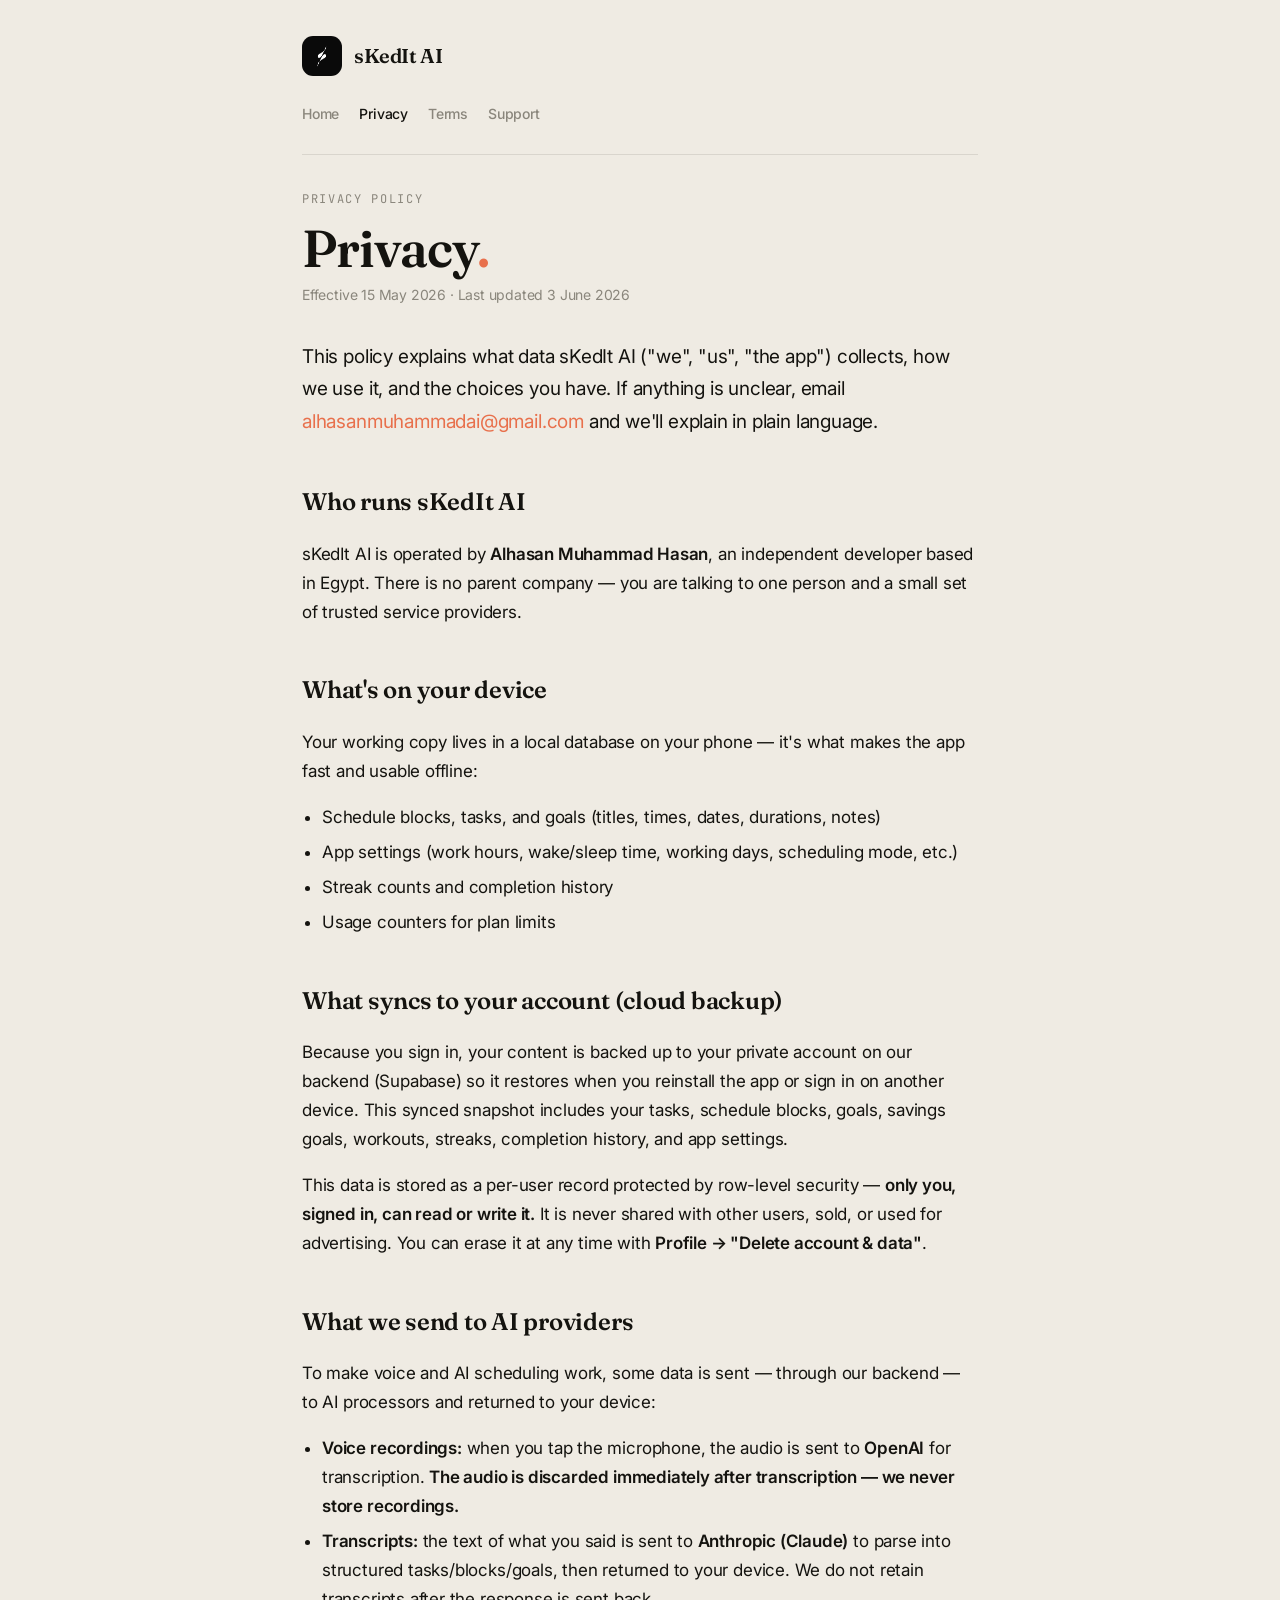
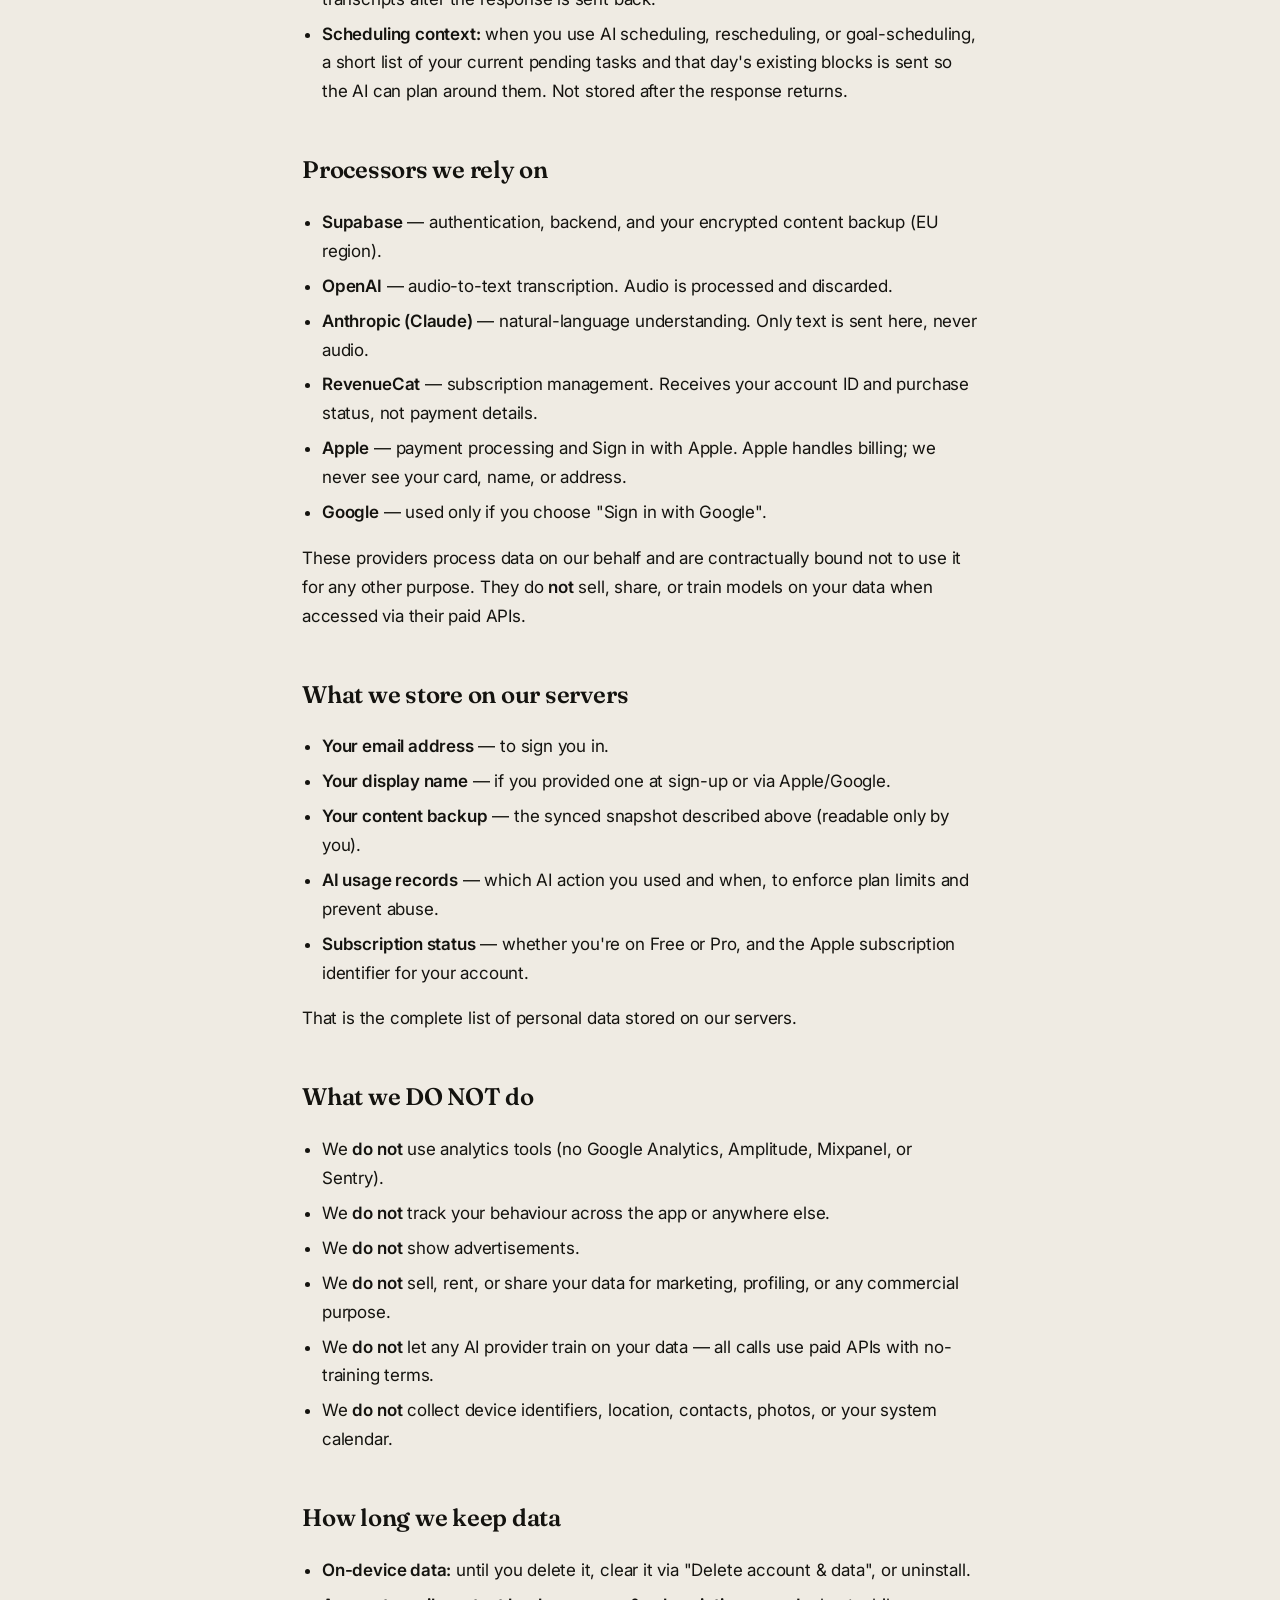
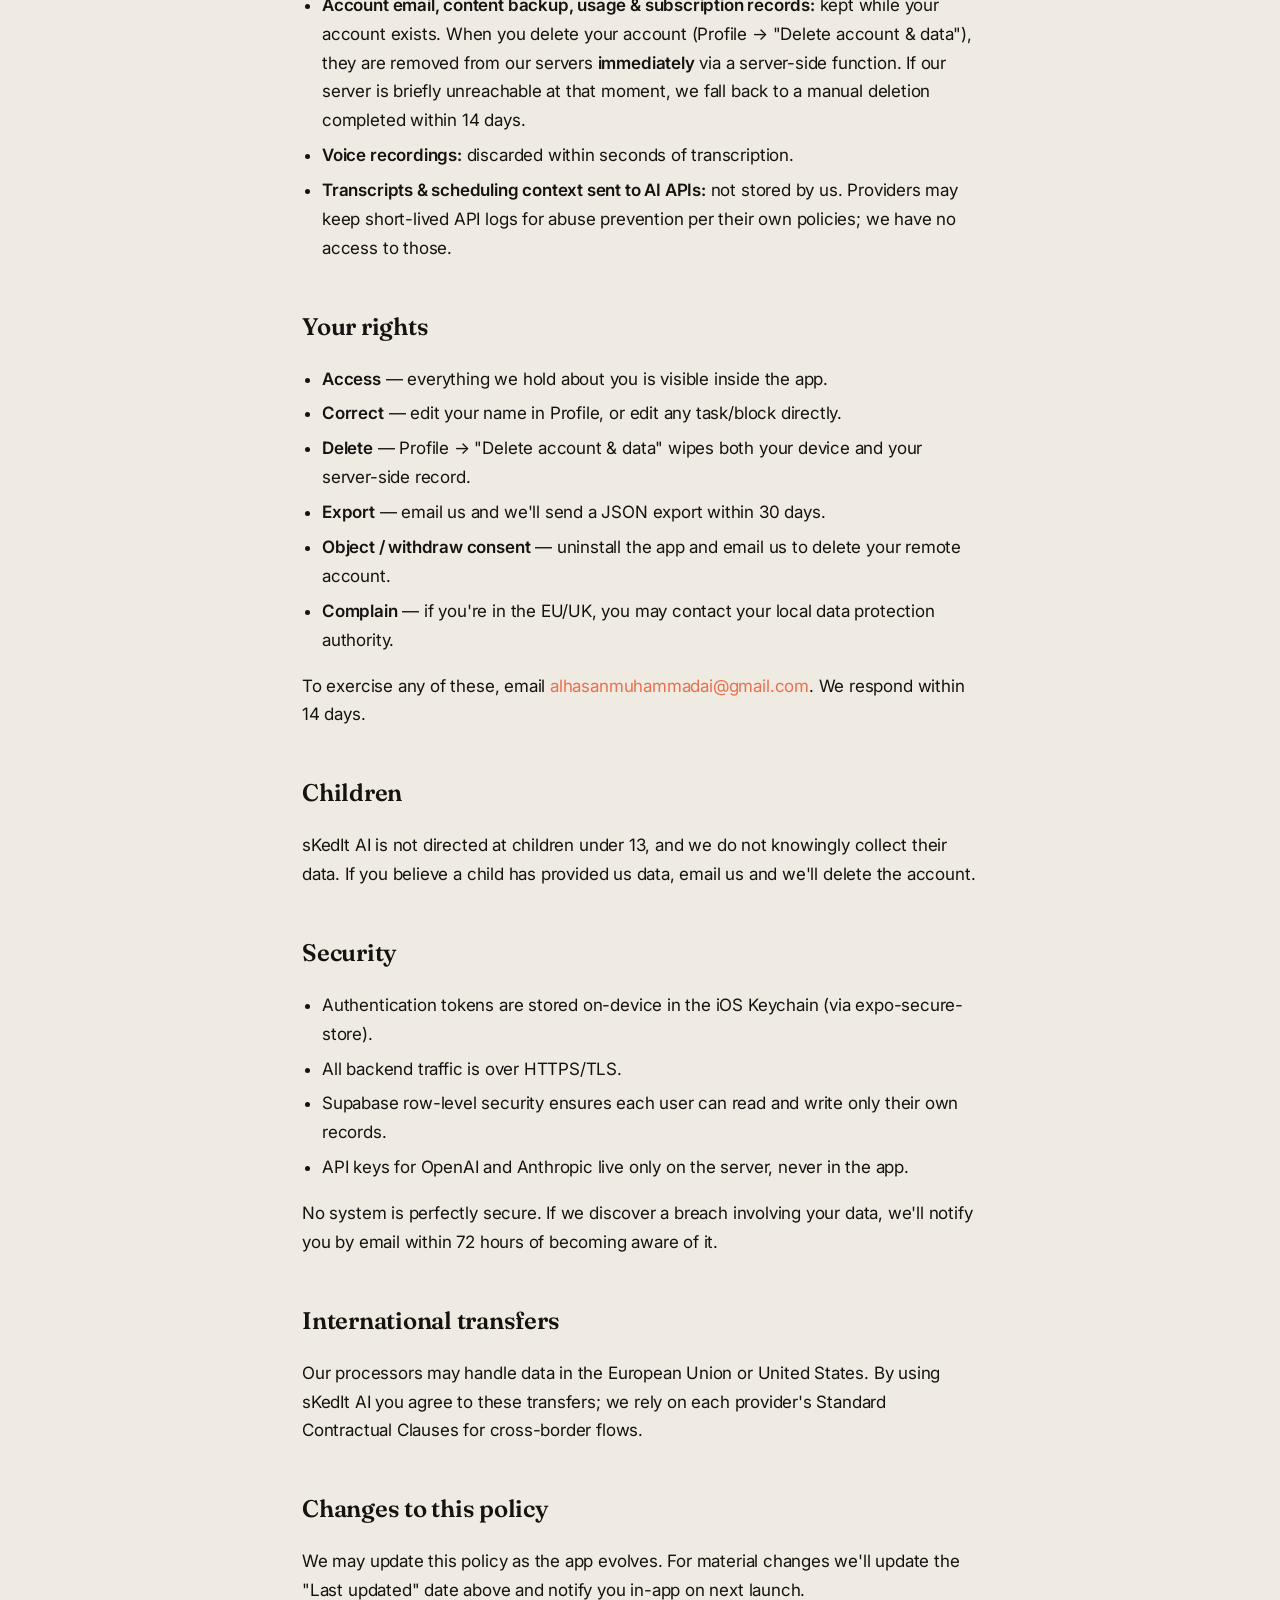
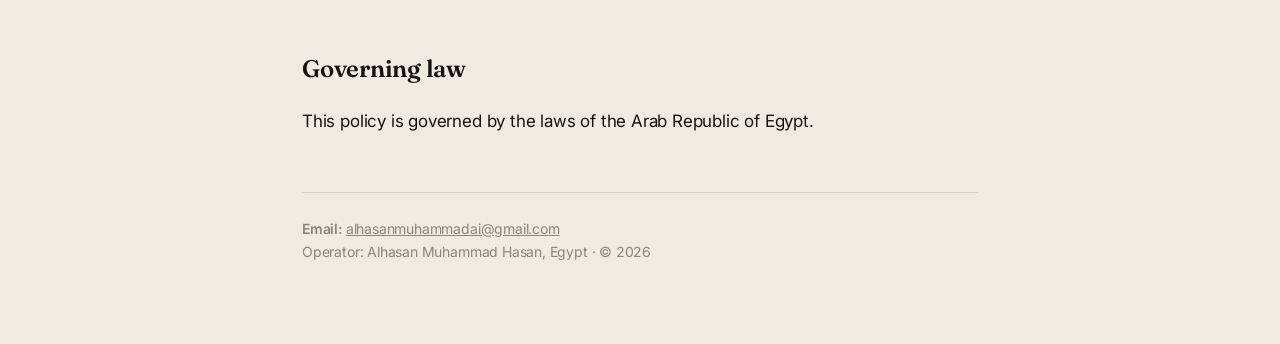
==== privacy.html @ c1757d88 "Redesign legal pages (app-matching) + correct content - Replace default-Jekyll markdown with standal" ====
<!DOCTYPE html>
<html lang="en">
<head>
<meta charset="utf-8">
<meta name="viewport" content="width=device-width, initial-scale=1">
<title>Privacy Policy — sKedIt AI</title>
<meta name="description" content="How sKedIt AI handles your data: what stays on your device, what syncs to your account, and the processors involved.">
<link rel="preconnect" href="https://fonts.googleapis.com">
<link rel="preconnect" href="https://fonts.gstatic.com" crossorigin>
<link href="https://fonts.googleapis.com/css2?family=Fraunces:opsz,wght@9..144,500;9..144,600&family=Inter:wght@400;500;600&family=JetBrains+Mono:wght@500&display=swap" rel="stylesheet">
<link rel="stylesheet" href="styles.css">
<link rel="icon" href="logo.png">
</head>
<body>
<div class="wrap">
  <header class="site">
    <img src="logo.png" alt="sKedIt AI logo">
    <span class="name">sKedIt AI</span>
  </header>
  <nav class="top">
    <a href="index.html">Home</a>
    <a href="privacy.html" class="active">Privacy</a>
    <a href="terms.html">Terms</a>
    <a href="support.html">Support</a>
  </nav>

  <p class="kicker">Privacy Policy</p>
  <h1>Privacy<span class="dot">.</span></h1>
  <p class="meta">Effective 15 May 2026 · Last updated 3 June 2026</p>

  <p class="lead">This policy explains what data sKedIt AI ("we", "us", "the app") collects, how we use it, and the choices you have. If anything is unclear, email <a href="mailto:alhasanmuhammadai@gmail.com">alhasanmuhammadai@gmail.com</a> and we'll explain in plain language.</p>

  <h2>Who runs sKedIt AI</h2>
  <p>sKedIt AI is operated by <strong>Alhasan Muhammad Hasan</strong>, an independent developer based in Egypt. There is no parent company — you are talking to one person and a small set of trusted service providers.</p>

  <h2>What's on your device</h2>
  <p>Your working copy lives in a local database on your phone — it's what makes the app fast and usable offline:</p>
  <ul>
    <li>Schedule blocks, tasks, and goals (titles, times, dates, durations, notes)</li>
    <li>App settings (work hours, wake/sleep time, working days, scheduling mode, etc.)</li>
    <li>Streak counts and completion history</li>
    <li>Usage counters for plan limits</li>
  </ul>

  <h2>What syncs to your account (cloud backup)</h2>
  <p>Because you sign in, your content is backed up to your private account on our backend (Supabase) so it restores when you reinstall the app or sign in on another device. This synced snapshot includes your tasks, schedule blocks, goals, savings goals, workouts, streaks, completion history, and app settings.</p>
  <p>This data is stored as a per-user record protected by row-level security — <strong>only you, signed in, can read or write it.</strong> It is never shared with other users, sold, or used for advertising. You can erase it at any time with <strong>Profile → "Delete account &amp; data"</strong>.</p>

  <h2>What we send to AI providers</h2>
  <p>To make voice and AI scheduling work, some data is sent — through our backend — to AI processors and returned to your device:</p>
  <ul>
    <li><strong>Voice recordings:</strong> when you tap the microphone, the audio is sent to <strong>OpenAI</strong> for transcription. <strong>The audio is discarded immediately after transcription — we never store recordings.</strong></li>
    <li><strong>Transcripts:</strong> the text of what you said is sent to <strong>Anthropic (Claude)</strong> to parse into structured tasks/blocks/goals, then returned to your device. We do not retain transcripts after the response is sent back.</li>
    <li><strong>Scheduling context:</strong> when you use AI scheduling, rescheduling, or goal-scheduling, a short list of your current pending tasks and that day's existing blocks is sent so the AI can plan around them. Not stored after the response returns.</li>
  </ul>

  <h2>Processors we rely on</h2>
  <ul>
    <li><strong>Supabase</strong> — authentication, backend, and your encrypted content backup (EU region).</li>
    <li><strong>OpenAI</strong> — audio-to-text transcription. Audio is processed and discarded.</li>
    <li><strong>Anthropic (Claude)</strong> — natural-language understanding. Only text is sent here, never audio.</li>
    <li><strong>RevenueCat</strong> — subscription management. Receives your account ID and purchase status, not payment details.</li>
    <li><strong>Apple</strong> — payment processing and Sign in with Apple. Apple handles billing; we never see your card, name, or address.</li>
    <li><strong>Google</strong> — used only if you choose "Sign in with Google".</li>
  </ul>
  <p>These providers process data on our behalf and are contractually bound not to use it for any other purpose. They do <strong>not</strong> sell, share, or train models on your data when accessed via their paid APIs.</p>

  <h2>What we store on our servers</h2>
  <ul>
    <li><strong>Your email address</strong> — to sign you in.</li>
    <li><strong>Your display name</strong> — if you provided one at sign-up or via Apple/Google.</li>
    <li><strong>Your content backup</strong> — the synced snapshot described above (readable only by you).</li>
    <li><strong>AI usage records</strong> — which AI action you used and when, to enforce plan limits and prevent abuse.</li>
    <li><strong>Subscription status</strong> — whether you're on Free or Pro, and the Apple subscription identifier for your account.</li>
  </ul>
  <p>That is the complete list of personal data stored on our servers.</p>

  <h2>What we DO NOT do</h2>
  <ul>
    <li>We <strong>do not</strong> use analytics tools (no Google Analytics, Amplitude, Mixpanel, or Sentry).</li>
    <li>We <strong>do not</strong> track your behaviour across the app or anywhere else.</li>
    <li>We <strong>do not</strong> show advertisements.</li>
    <li>We <strong>do not</strong> sell, rent, or share your data for marketing, profiling, or any commercial purpose.</li>
    <li>We <strong>do not</strong> let any AI provider train on your data — all calls use paid APIs with no-training terms.</li>
    <li>We <strong>do not</strong> collect device identifiers, location, contacts, photos, or your system calendar.</li>
  </ul>

  <h2>How long we keep data</h2>
  <ul>
    <li><strong>On-device data:</strong> until you delete it, clear it via "Delete account &amp; data", or uninstall.</li>
    <li><strong>Account email, content backup, usage &amp; subscription records:</strong> kept while your account exists. When you delete your account (Profile → "Delete account &amp; data"), they are removed from our servers <strong>immediately</strong> via a server-side function. If our server is briefly unreachable at that moment, we fall back to a manual deletion completed within 14 days.</li>
    <li><strong>Voice recordings:</strong> discarded within seconds of transcription.</li>
    <li><strong>Transcripts &amp; scheduling context sent to AI APIs:</strong> not stored by us. Providers may keep short-lived API logs for abuse prevention per their own policies; we have no access to those.</li>
  </ul>

  <h2>Your rights</h2>
  <ul>
    <li><strong>Access</strong> — everything we hold about you is visible inside the app.</li>
    <li><strong>Correct</strong> — edit your name in Profile, or edit any task/block directly.</li>
    <li><strong>Delete</strong> — Profile → "Delete account &amp; data" wipes both your device and your server-side record.</li>
    <li><strong>Export</strong> — email us and we'll send a JSON export within 30 days.</li>
    <li><strong>Object / withdraw consent</strong> — uninstall the app and email us to delete your remote account.</li>
    <li><strong>Complain</strong> — if you're in the EU/UK, you may contact your local data protection authority.</li>
  </ul>
  <p>To exercise any of these, email <a href="mailto:alhasanmuhammadai@gmail.com">alhasanmuhammadai@gmail.com</a>. We respond within 14 days.</p>

  <h2>Children</h2>
  <p>sKedIt AI is not directed at children under 13, and we do not knowingly collect their data. If you believe a child has provided us data, email us and we'll delete the account.</p>

  <h2>Security</h2>
  <ul>
    <li>Authentication tokens are stored on-device in the iOS Keychain (via expo-secure-store).</li>
    <li>All backend traffic is over HTTPS/TLS.</li>
    <li>Supabase row-level security ensures each user can read and write only their own records.</li>
    <li>API keys for OpenAI and Anthropic live only on the server, never in the app.</li>
  </ul>
  <p>No system is perfectly secure. If we discover a breach involving your data, we'll notify you by email within 72 hours of becoming aware of it.</p>

  <h2>International transfers</h2>
  <p>Our processors may handle data in the European Union or United States. By using sKedIt AI you agree to these transfers; we rely on each provider's Standard Contractual Clauses for cross-border flows.</p>

  <h2>Changes to this policy</h2>
  <p>We may update this policy as the app evolves. For material changes we'll update the "Last updated" date above and notify you in-app on next launch.</p>

  <h2>Governing law</h2>
  <p>This policy is governed by the laws of the Arab Republic of Egypt.</p>

  <footer class="site">
    <strong>Email:</strong> <a href="mailto:alhasanmuhammadai@gmail.com">alhasanmuhammadai@gmail.com</a><br>
    Operator: Alhasan Muhammad Hasan, Egypt · © 2026
  </footer>
</div>
</body>
</html>
---- styles.css ----
:root {
  --cream:#EFEBE3; --soft:#F4F0E7; --surface:#FFFFFF; --ink:#14130F;
  --muted:#8A867C; --accent:#E8704C; --hairline:rgba(20,19,15,0.10);
}
@media (prefers-color-scheme: dark) {
  :root {
    --cream:#14130F; --soft:#1E1B16; --surface:#1A1814; --ink:#EFEBE3;
    --muted:#9A968C; --accent:#F08A6A; --hairline:rgba(239,235,227,0.12);
  }
}
* { box-sizing: border-box; }
html { -webkit-text-size-adjust: 100%; }
body {
  margin: 0;
  background: var(--cream);
  color: var(--ink);
  font-family: 'Inter', -apple-system, BlinkMacSystemFont, 'Segoe UI', Roboto, sans-serif;
  font-size: 17px;
  line-height: 1.7;
  letter-spacing: -0.011em;
  -webkit-font-smoothing: antialiased;
  text-rendering: optimizeLegibility;
}
.wrap { max-width: 720px; margin: 0 auto; padding: 30px 22px 80px; }

header.site { display: flex; align-items: center; gap: 12px; padding: 6px 0 26px; }
header.site img { width: 40px; height: 40px; border-radius: 11px; display: block; }
header.site .name {
  font-family: 'Fraunces', Georgia, serif; font-weight: 600;
  font-size: 20px; letter-spacing: -0.02em;
}

nav.top {
  display: flex; flex-wrap: wrap; gap: 20px;
  padding-bottom: 28px; margin-bottom: 34px;
  border-bottom: 1px solid var(--hairline);
}
nav.top a { color: var(--muted); text-decoration: none; font-size: 14px; font-weight: 500; }
nav.top a:hover, nav.top a.active { color: var(--ink); }

.kicker {
  font-family: 'JetBrains Mono', ui-monospace, monospace;
  text-transform: uppercase; letter-spacing: 0.14em;
  font-size: 12px; color: var(--muted); margin-bottom: 12px;
}
h1 {
  font-family: 'Fraunces', Georgia, serif; font-weight: 600;
  font-size: clamp(34px, 7vw, 52px); line-height: 1.04;
  letter-spacing: -0.02em; margin: 0 0 8px;
}
h1 .dot { color: var(--accent); }
.meta { color: var(--muted); font-size: 14px; margin: 0 0 34px; }

h2 {
  font-family: 'Fraunces', Georgia, serif; font-weight: 600;
  font-size: 24px; letter-spacing: -0.01em; margin: 44px 0 12px;
}
h3 { font-size: 17px; font-weight: 600; margin: 26px 0 6px; }

p, li { color: var(--ink); }
.lead { font-size: 19px; }
a { color: var(--accent); text-decoration: none; }
a:hover { text-decoration: underline; }
ul { padding-left: 20px; }
li { margin: 6px 0; }
strong { font-weight: 600; }
hr { border: none; border-top: 1px solid var(--hairline); margin: 40px 0; }

.card {
  background: var(--surface); border: 1px solid var(--hairline);
  border-radius: 16px; padding: 18px 22px; margin: 20px 0;
}
.pill {
  display: inline-block; background: var(--soft); border: 1px solid var(--hairline);
  border-radius: 999px; padding: 4px 12px; font-size: 13px; color: var(--muted);
  font-family: 'JetBrains Mono', ui-monospace, monospace;
}

.home-links { list-style: none; padding: 0; margin: 28px 0; }
.home-links li { margin: 0 0 2px; }
.home-links a {
  font-family: 'Fraunces', Georgia, serif; font-size: 21px; color: var(--ink);
  display: inline-flex; align-items: center; gap: 8px;
}
.home-links a:hover { color: var(--accent); text-decoration: none; }
.home-links .arrow { color: var(--accent); }

footer.site {
  margin-top: 56px; padding-top: 24px;
  border-top: 1px solid var(--hairline); color: var(--muted); font-size: 14px;
}
footer.site a { color: var(--muted); text-decoration: underline; }
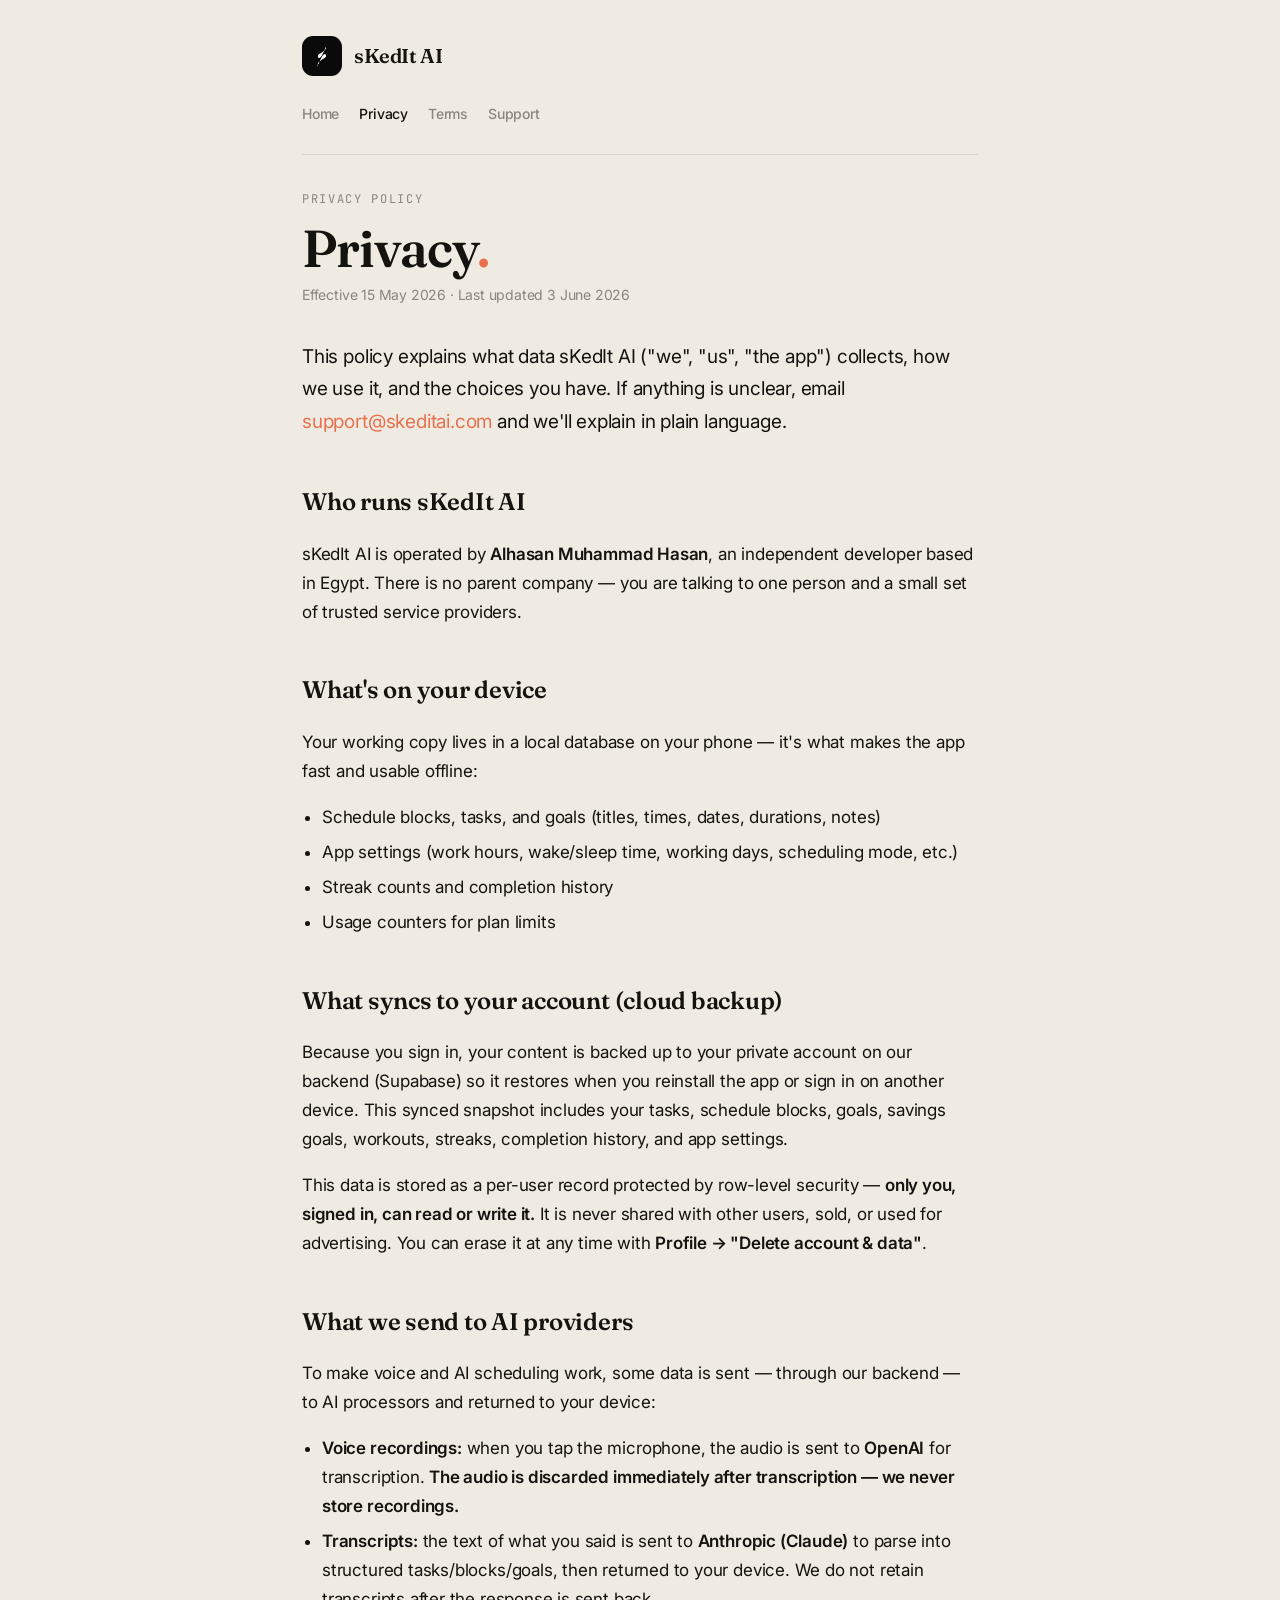
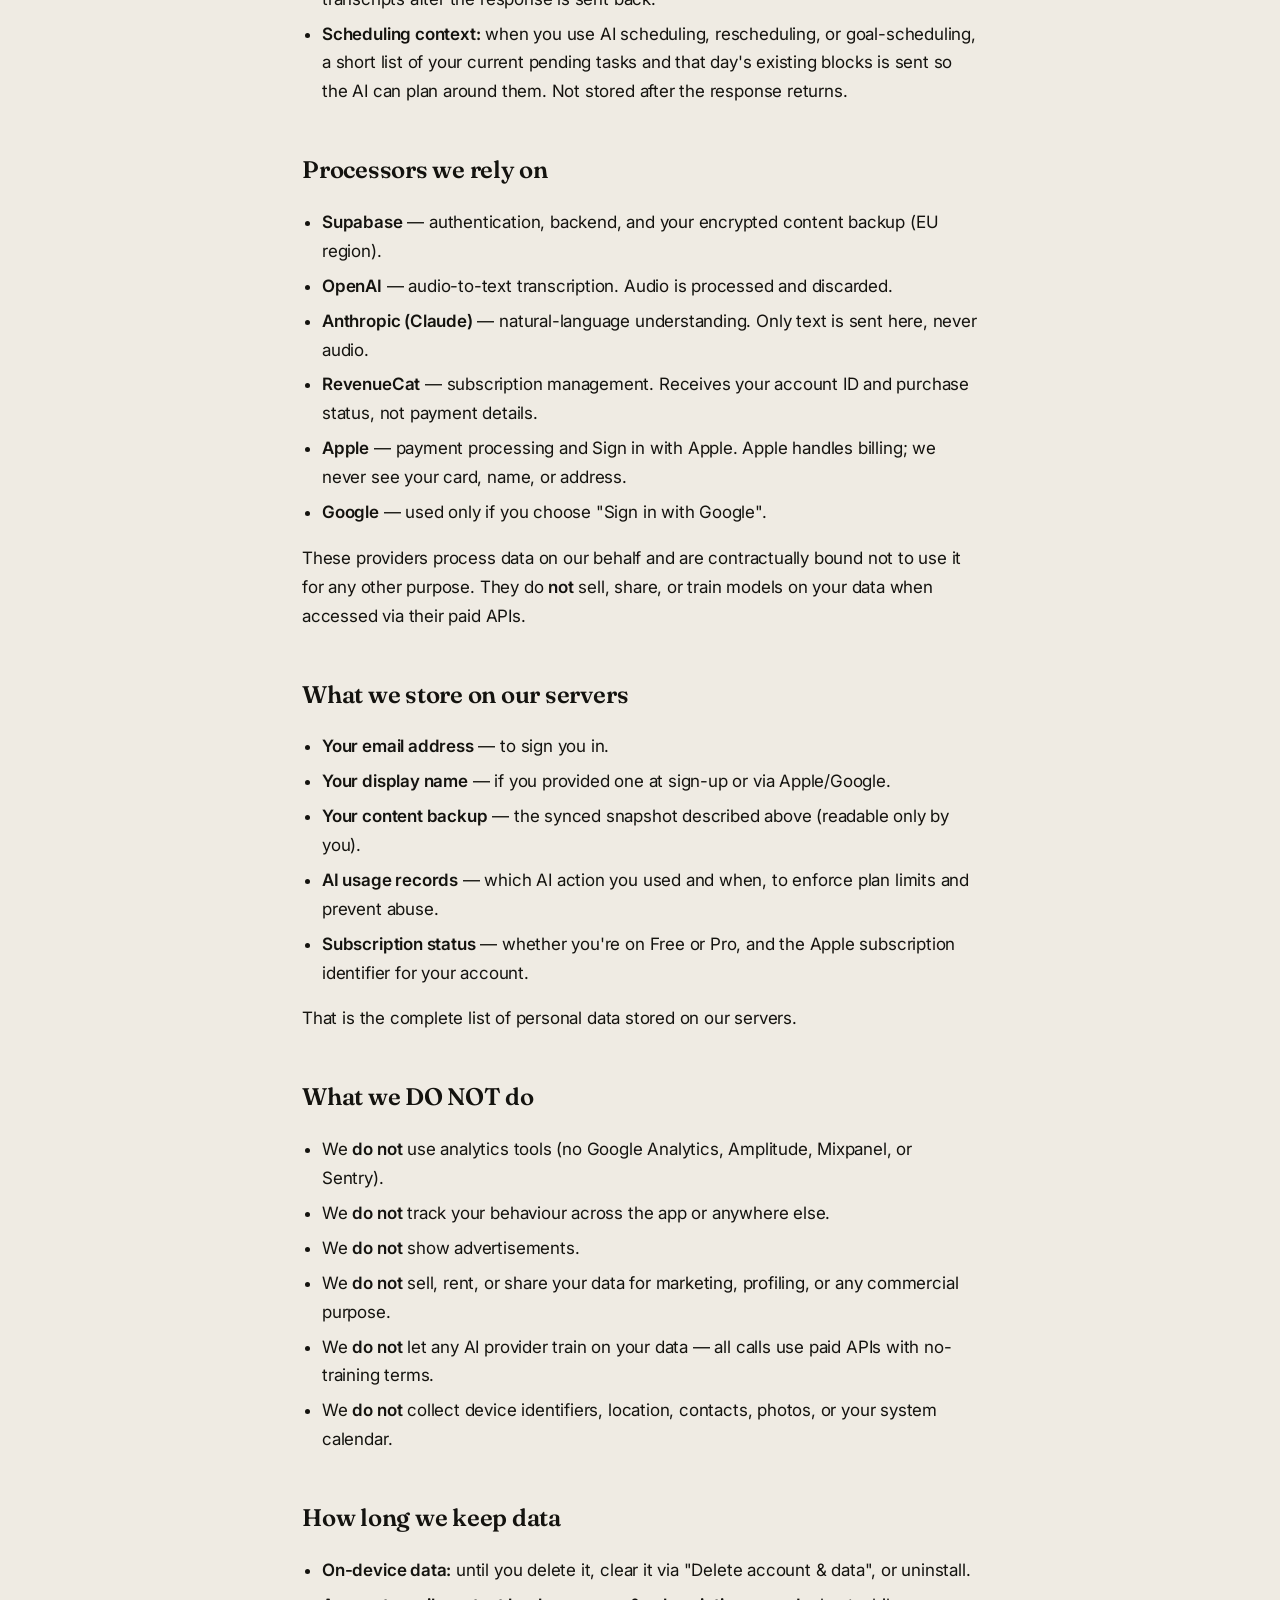
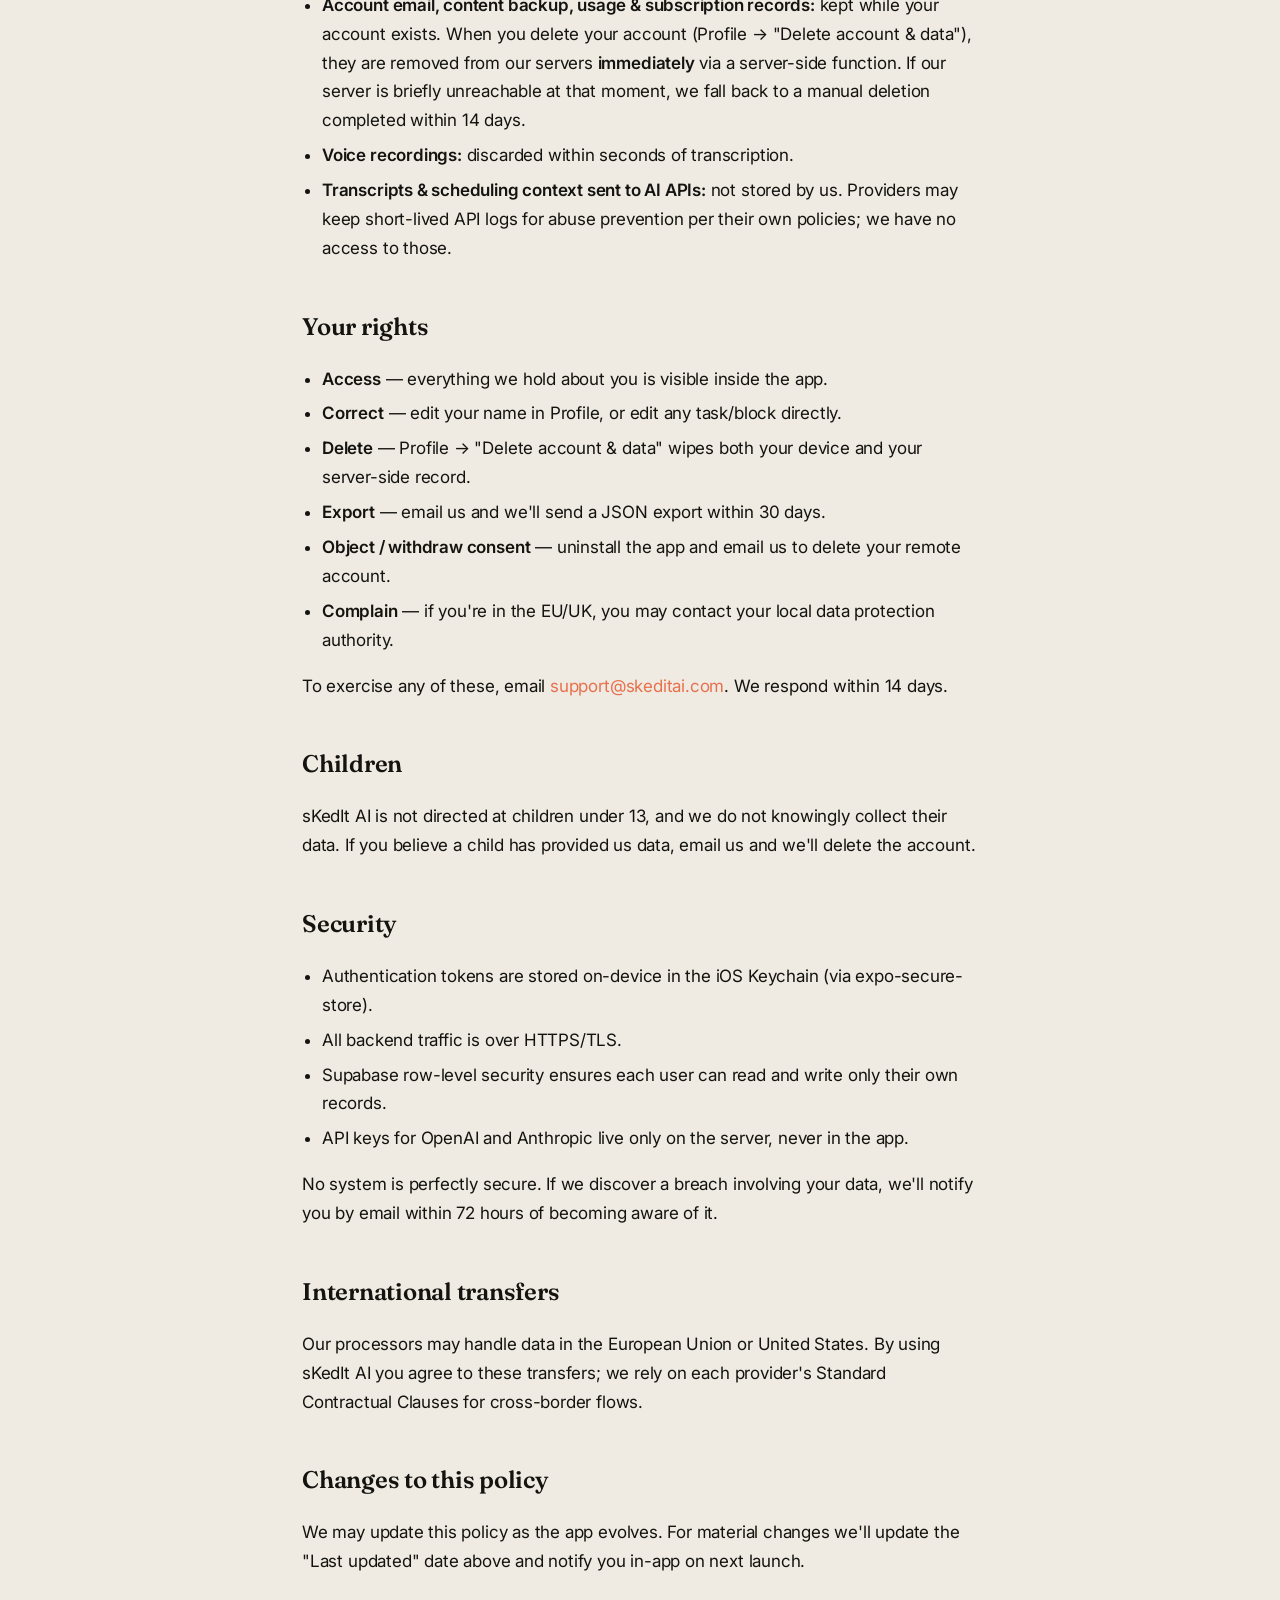
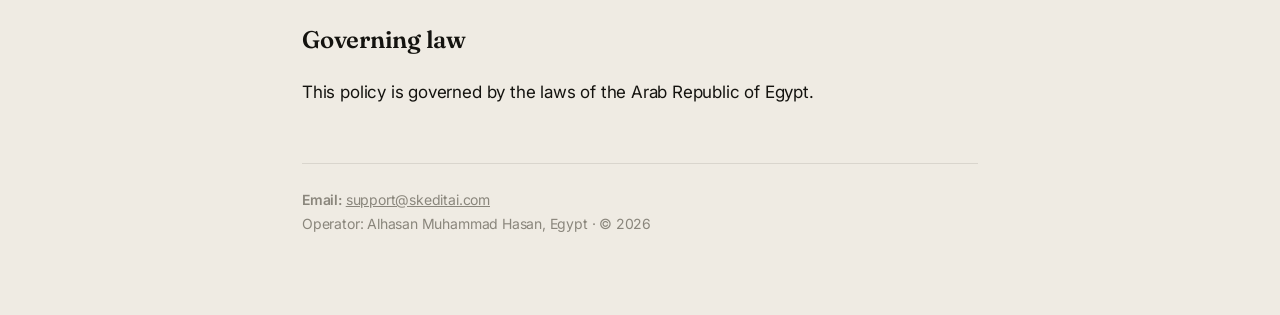
==== commit ec8d0e61: "chore: support contact -> support@skeditai.com" ====
--- a/privacy.html
+++ b/privacy.html
@@ -28,7 +28,7 @@
   <h1>Privacy<span class="dot">.</span></h1>
   <p class="meta">Effective 15 May 2026 · Last updated 3 June 2026</p>
 
-  <p class="lead">This policy explains what data sKedIt AI ("we", "us", "the app") collects, how we use it, and the choices you have. If anything is unclear, email <a href="mailto:alhasanmuhammadai@gmail.com">alhasanmuhammadai@gmail.com</a> and we'll explain in plain language.</p>
+  <p class="lead">This policy explains what data sKedIt AI ("we", "us", "the app") collects, how we use it, and the choices you have. If anything is unclear, email <a href="mailto:support@skeditai.com">support@skeditai.com</a> and we'll explain in plain language.</p>
 
   <h2>Who runs sKedIt AI</h2>
   <p>sKedIt AI is operated by <strong>Alhasan Muhammad Hasan</strong>, an independent developer based in Egypt. There is no parent company — you are talking to one person and a small set of trusted service providers.</p>
@@ -102,7 +102,7 @@
     <li><strong>Object / withdraw consent</strong> — uninstall the app and email us to delete your remote account.</li>
     <li><strong>Complain</strong> — if you're in the EU/UK, you may contact your local data protection authority.</li>
   </ul>
-  <p>To exercise any of these, email <a href="mailto:alhasanmuhammadai@gmail.com">alhasanmuhammadai@gmail.com</a>. We respond within 14 days.</p>
+  <p>To exercise any of these, email <a href="mailto:support@skeditai.com">support@skeditai.com</a>. We respond within 14 days.</p>
 
   <h2>Children</h2>
   <p>sKedIt AI is not directed at children under 13, and we do not knowingly collect their data. If you believe a child has provided us data, email us and we'll delete the account.</p>
@@ -126,7 +126,7 @@
   <p>This policy is governed by the laws of the Arab Republic of Egypt.</p>
 
   <footer class="site">
-    <strong>Email:</strong> <a href="mailto:alhasanmuhammadai@gmail.com">alhasanmuhammadai@gmail.com</a><br>
+    <strong>Email:</strong> <a href="mailto:support@skeditai.com">support@skeditai.com</a><br>
     Operator: Alhasan Muhammad Hasan, Egypt · © 2026
   </footer>
 </div>
